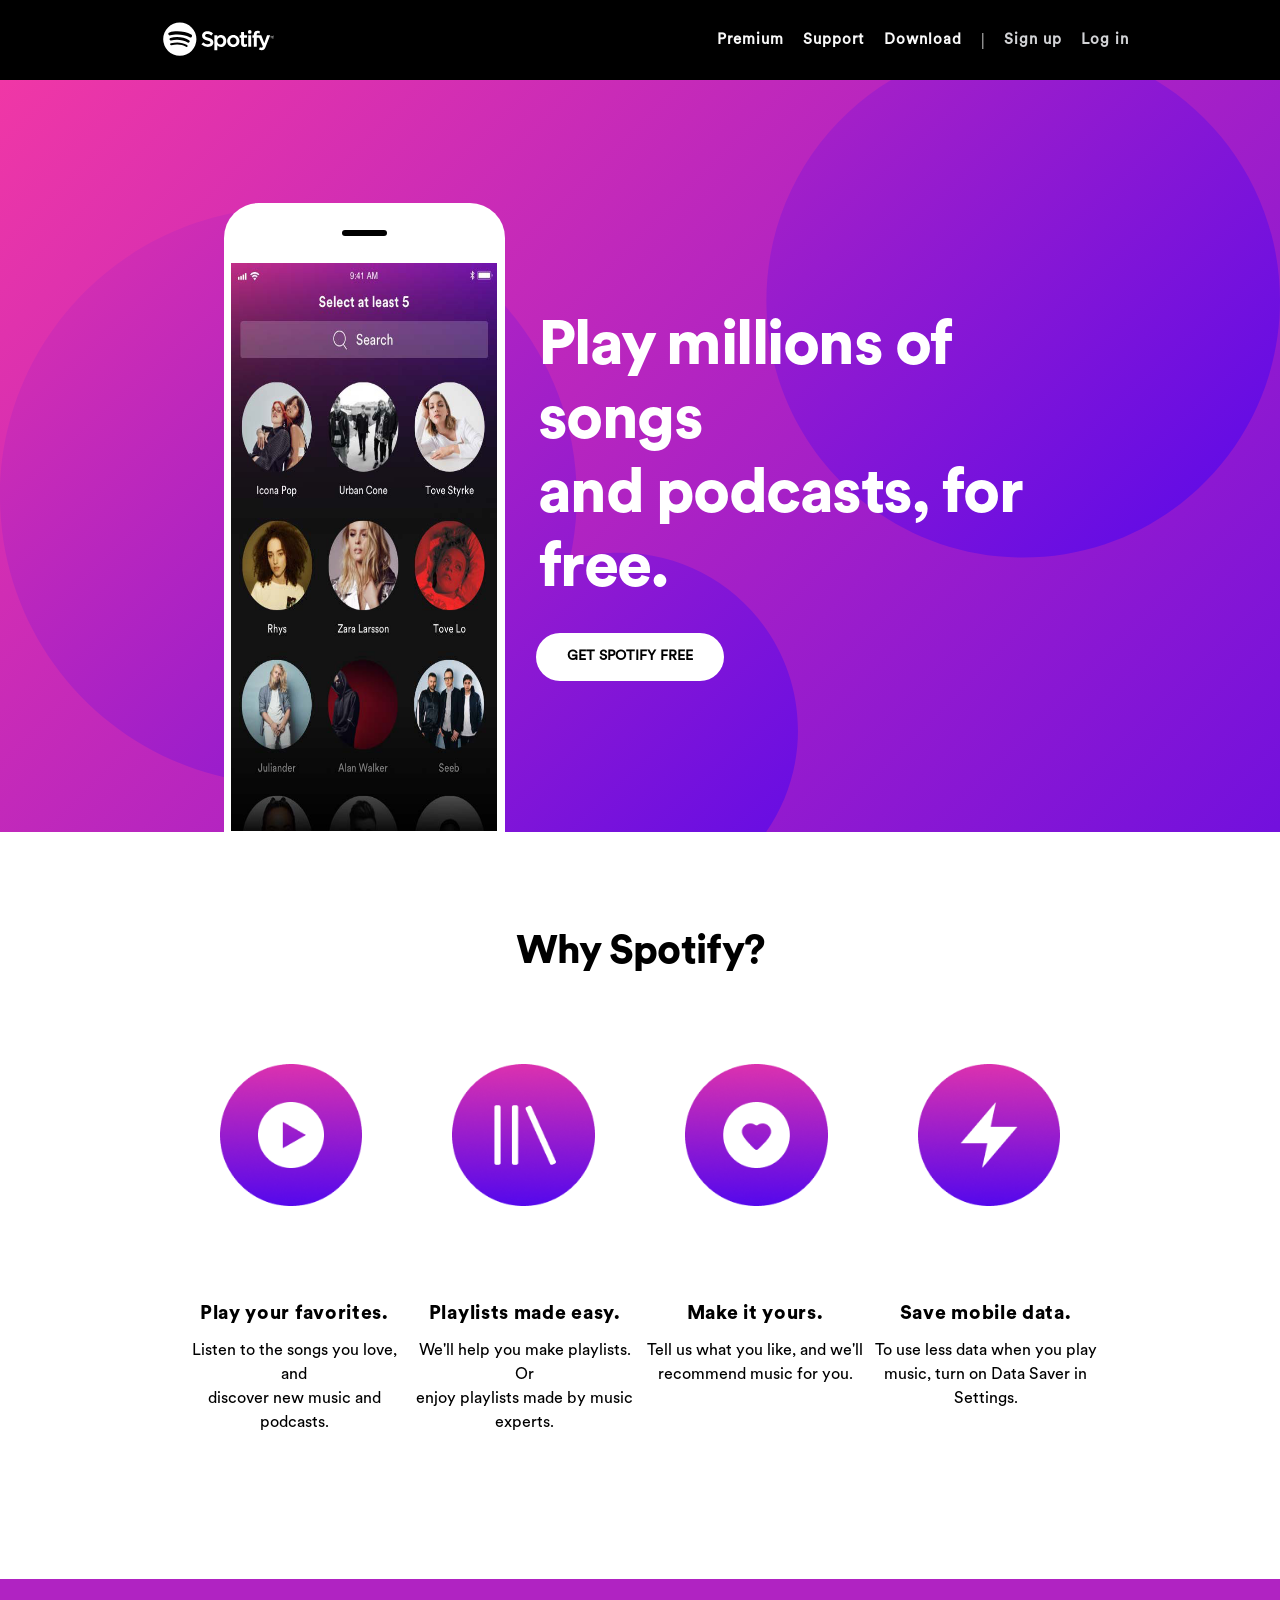
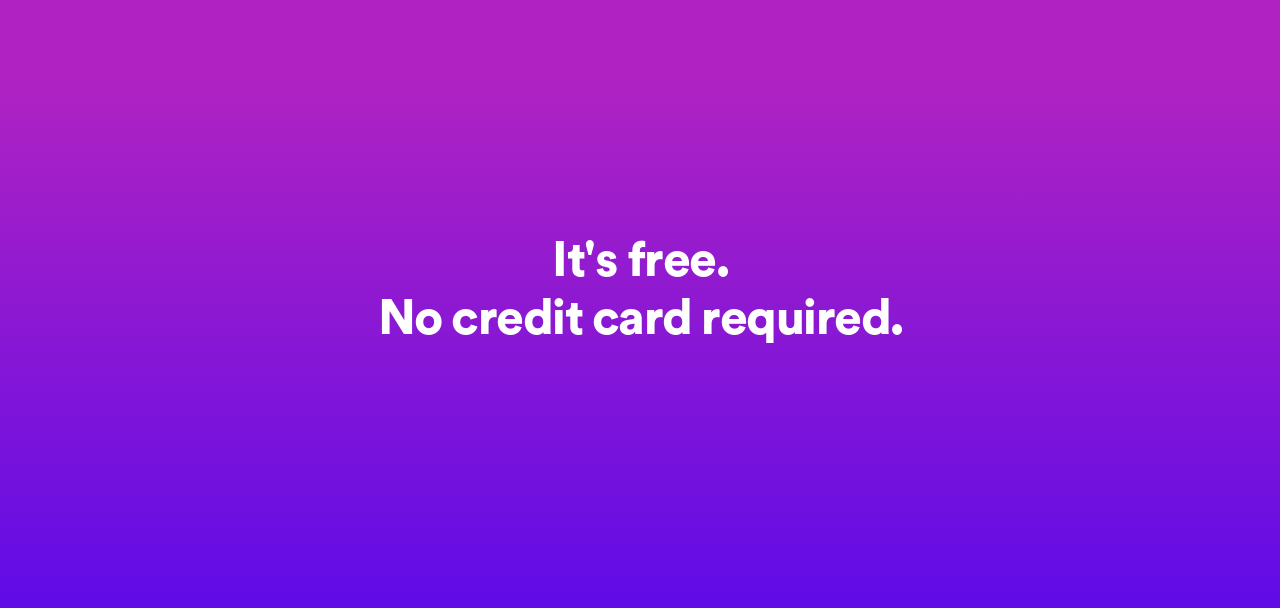
==== webprojects/index.html @ 717adcd2 "initial stage" ====
<!DOCTYPE html>
<html lang="en">
<head>
    <link href='https://fonts.googleapis.com/css?family=Poppins' rel='stylesheet'>
    <meta charset="UTF-8">
    <meta name="viewport" content="width=device-width, initial-scale=1.0">
    <title>Play free on Mobile - Spotify -Spotify(IN)</title>
    <link rel="stylesheet" href="style.css">
    <link rel="icon" href="./assets/logo.png">
</head>
<body>
    <section id="nav">
        <article>
            <div class="logo"><svg viewBox="0 0 63 20" xmlns="http://www.w3.org/2000/svg" preserveAspectRatio="xMidYMin meet"><g fill-rule="evenodd" class="svelte-1gcdbl9"><path d="M61.842 9.506a1.02 1.02 0 0 1-1.023-1.024c0-.562.453-1.03 1.029-1.03a1.02 1.02 0 0 1 1.023 1.024 1.03 1.03 0 0 1-1.029 1.03m.006-1.952a.915.915 0 0 0-.922.928c0 .51.394.921.916.921a.916.916 0 0 0 .922-.927.908.908 0 0 0-.916-.922m.226 1.027l.29.406h-.244l-.26-.372h-.225v.372h-.204V7.912h.48c.249 0 .413.128.413.343 0 .176-.102.284-.25.326m-.172-.485h-.267v.34h.267c.133 0 .212-.065.212-.17 0-.11-.08-.17-.212-.17m-12.804-3.52a1.043 1.043 0 1 0-.001 2.086 1.043 1.043 0 0 0 0-2.087m.72 2.89h-1.454a.107.107 0 0 0-.106.107v6.346c0 .06.047.107.106.107h1.455a.107.107 0 0 0 .107-.107V7.572a.107.107 0 0 0-.107-.107m3.233.006v-.2c0-.592.227-.856.736-.856.303 0 .546.06.82.152a.106.106 0 0 0 .14-.102V5.24a.107.107 0 0 0-.076-.102 3.993 3.993 0 0 0-1.21-.174c-1.343 0-2.053.757-2.053 2.188v.308h-.699a.107.107 0 0 0-.107.106v1.257c0 .059.048.107.107.107h.699v4.99c0 .058.047.106.106.106h1.455a.107.107 0 0 0 .106-.107v-4.99h1.358l2.081 4.99c-.236.523-.468.628-.785.628-.257 0-.527-.077-.803-.228a.109.109 0 0 0-.084-.008.106.106 0 0 0-.063.058l-.493 1.081a.106.106 0 0 0 .045.138c.515.279.98.398 1.554.398 1.074 0 1.668-.5 2.191-1.847L60.6 7.617a.106.106 0 0 0-.099-.146h-1.514a.107.107 0 0 0-.1.072l-1.552 4.431-1.7-4.434a.106.106 0 0 0-.099-.069h-2.485m-5.577-.006h-1.6V5.828a.106.106 0 0 0-.107-.106h-1.455a.107.107 0 0 0-.106.106v1.637h-.7a.106.106 0 0 0-.106.107v1.25c0 .059.048.107.106.107h.7v3.234c0 1.308.65 1.97 1.934 1.97.522 0 .954-.107 1.362-.338a.106.106 0 0 0 .054-.093v-1.19a.106.106 0 0 0-.154-.096c-.28.141-.551.206-.854.206-.467 0-.675-.211-.675-.686V8.929h1.6a.106.106 0 0 0 .107-.107v-1.25a.106.106 0 0 0-.106-.107m-7.671-.133c-1.96 0-3.497 1.51-3.497 3.437 0 1.907 1.526 3.4 3.473 3.4 1.967 0 3.508-1.504 3.508-3.424 0-1.914-1.53-3.413-3.484-3.413m0 5.362c-1.043 0-1.83-.838-1.83-1.95 0-1.115.76-1.924 1.806-1.924 1.05 0 1.84.838 1.84 1.95 0 1.115-.763 1.924-1.816 1.924m-7.014-5.362c-.82 0-1.492.323-2.046.984v-.744a.107.107 0 0 0-.106-.107h-1.455a.107.107 0 0 0-.106.107v8.27c0 .058.048.106.106.106h1.455a.107.107 0 0 0 .106-.106v-2.61c.555.621 1.227.925 2.046.925 1.522 0 3.063-1.172 3.063-3.412s-1.54-3.413-3.063-3.413m1.372 3.413c0 1.14-.703 1.937-1.709 1.937-.995 0-1.745-.833-1.745-1.937s.75-1.937 1.745-1.937c.99 0 1.71.814 1.71 1.937m-8.437-1.81c-1.624-.388-1.913-.66-1.913-1.231 0-.54.508-.903 1.264-.903.732 0 1.459.275 2.22.843a.107.107 0 0 0 .15-.023l.794-1.119a.107.107 0 0 0-.02-.144c-.906-.728-1.927-1.081-3.12-1.081-1.755 0-2.98 1.052-2.98 2.559 0 1.615 1.057 2.187 2.884 2.628 1.554.358 1.817.658 1.817 1.195 0 .594-.53.963-1.385.963-.948 0-1.721-.32-2.587-1.068a.11.11 0 0 0-.078-.026.105.105 0 0 0-.073.038l-.89 1.058a.105.105 0 0 0 .011.148 5.303 5.303 0 0 0 3.581 1.373c1.89 0 3.112-1.033 3.112-2.631 0-1.351-.807-2.098-2.787-2.58M9.507.305a9.41 9.41 0 1 0 0 18.82 9.41 9.41 0 0 0 0-18.82m4.316 13.572a.586.586 0 0 1-.807.195c-2.21-1.35-4.99-1.655-8.266-.907a.586.586 0 1 1-.261-1.143c3.584-.82 6.659-.467 9.139 1.049.276.169.363.53.195.806m1.15-2.562a.734.734 0 0 1-1.008.242c-2.529-1.555-6.385-2.005-9.377-1.097a.735.735 0 0 1-.426-1.404c3.418-1.037 7.666-.534 10.57 1.25a.734.734 0 0 1 .242 1.01m.1-2.669C12.04 6.846 7.036 6.68 4.141 7.56a.88.88 0 1 1-.511-1.684c3.323-1.01 8.849-.814 12.34 1.258a.88.88 0 0 1-.898 1.514"></path></g></svg></div>
            <div class="menu">
                <ol>
                    <li><a class="nor" href="">Premium</a></li>
                    <li><a class="nor" href="">Support</a></li>
                    <li><a class="nor" href="">Download</a></li>
                    <li><a href="" style="color: white;">|</a></li>
                    <li><a class="lig"href="">Sign up</a></li>
                    <li><a class="lig"href="">Log in</a></li>
                </ol>
            </div>
        </article>
    </section>

    <section id="home">
        <article>
            <div class="mobile">
                <div class="mobborder">
                    <div class="island">
                        <div class="dynamic"></div>
                    </div>
                    <div class="picimg">
                        <img src="./assets/mobimg.jfif" alt=""></div> 
                </div>
            </div>
            <div class="content">
                <div class="text1">Play millions of songs<br>and podcasts, for free.</div>
                <div class="btn1"><button href="">GET SPOTIFY FREE</button></div>
            </div>
        </article>

    </section>

    <section id="why">
        <article>
            <div class="whytext">
                <div class="text">Why Spotify?</div>

            </div>
            <div class="play">
                <div class="con">
                    <div class="imgcon">
                        <img src="./assets/play.png" alt="" class="img1">
                    </div>
                    <div class="imgcon">
                        <img src="./assets/easy.png" alt="" class="img1">
                    </div>
                    <div class="imgcon">
                        <img src="./assets/heart.png" alt="" class="img1">
                    </div>
                    <div class="imgcon">
                        <img src="./assets/energy.png" alt="" class="img1">
                    </div>
                </div>
                <div class="textcon">
                    <div class="text">
                        <div class="txt1">
                            Play your favorites.

                        </div>
                        
                    </div>
                    <div class="text">
                        <div class="txt1">
                            Playlists made easy.

                        </div>
                
                    </div>
                    <div class="text">
                        <div class="txt1">
                            Make it yours.

                        </div>
                        
                    </div>
                    <div class="text">
                        <div class="txt1">
                            Save mobile data.

                        </div>
                        
                    </div>
                </div>
                <div class="textcon">
                    <div class="text11">
                        <div class="txt2">
                            Listen to the songs you love, and<br>discover new music and<br>podcasts.

                        </div>
                        

                    </div>
                    <div class="text11">
                        <div class="txt2">
                            We'll help you make playlists. Or<br>enjoy playlists made by music<br>experts.
                        </div>
                        

                    </div>
                    <div class="text11">
                        <div class="txt2">
                            Tell us what you like, and we'll<br>recommend music for you.

                        </div>
                        

                    </div>
                    <div class="text11">
                        <div class="txt2">
                            To use less data when you play<br>music, turn on Data Saver in<br>Settings.<br>

                        </div>
                        

                    </div>
                </div>  
                
                </div>
            </div>
        </article>

    </section>
    <section id="free">
        <div class="font1">
            It's free.<br>
No credit card required.
        </div>

    </section>
    
</body>
</html>
---- webprojects/style.css ----
*
{
    padding: 0;
    margin: 0;
    box-sizing: border-box;
}


#nav{
    width: 100%;
    height: 80px;
    background-color: black;
    display: flex;
    justify-content: center;
}
#nav>article{
    height: 80px;
    width: 78%;
    display: flex;
    align-items: center;
    justify-content: space-between;
    /* background-color: aquamarine; */
}
#nav>article>.logo
{
    width: 50%;
    height: 80px;
    display: flex;
    align-items: center;
    cursor: pointer;
    margin-left: 22px;
}
#nav>article>.logo>svg
{
    width: 22.3%;
    fill:#FFFFFF;
    
}
#nav>article>.menu
{
    width: 43.3%;
    height: 80px;
}
#nav>article>.menu>ol
{   width: 100%;
    height: 80px;
    display: flex;
    justify-content: space-around;
    align-items: center;
    list-style-type: none;
   
}

#nav>article>.menu>ol>li>.nor{
    color:#f9f9f9;
    text-decoration: none;
     font-weight: bold; 
    font-family: myfont;
    font-size: 15px;
    letter-spacing: 1px;
    
}
#nav>article>.menu>ol>li>.nor:hover{
    color: rgb(30,215,96);
}
#nav>article>.menu>ol>li>.lig{
    color:rgb(210, 211, 214);
    text-decoration: none;
    font-weight: bold; 
    font-family:myfont;
    font-size: 15px;
    letter-spacing: 1px;
    
}
#nav>article>.menu>ol>li>.lig:hover{
    color: rgb(30,215,96);
}

@font-face {
    font-family: myfont;
    src: url(./assets/text/CircularSpotifyText-Book.otf);
}

#home{
    width: 100%;
    height: 83.6vh;
    background: url(./assets/bubbles-dktp.svg) center -138px / 100% 1068px no-repeat, linear-gradient(-45deg, rgb(108, 14, 224) -5%, rgb(240, 55, 166)) rgb(108, 14, 224);
    display: flex;
    justify-content: center;
    align-items: end;
}

#home>article
{
    width: 66.5%;
    height: 71vh;
    display: flex;
    /* background-color: tan;  */
}
#home>article>.mobile{
    height: 100%;
    width: 37.5%;
    /* background-color: aqua; */
    margin-left: .5%;
}
#home>article>.content{
    height: 100%;
    width: 64%;
    /* background-color: blue; */
}
#home>article>.content>.text1{
    color: white;
    font-family: myfont1;
    font-size: 62px;
    font-weight:900;
    padding-top: 13.2vh;
    letter-spacing: -1.5px;
    line-height: 74px;
    padding-left: 6px;
}
@font-face {
    font-family: myfont1;
    src: url(./assets/text/CircularSpotifyText-Black.otf);
}
#home>article>.content>.btn1{
    padding-top: 25px;
    padding-left: 4.7px;
}
#home>article>.content>.btn1>button{
    height: 48px;
    font-family: myfont;
    font-size:14px;
    background-color: white;
    font-weight: 600;
    width: 188px;
    border-radius: 30px;
    border: 0;
}

#home>article>.mobile>.mobborder{
    height: 100%;
    width:281px;
    background-color: white;
    border-radius: 35px 35px 0px 0px;
    margin-left: 5px;
    display: flex;
    flex-direction: column;
    margin-top: 10px;
}
#home>article>.mobile>.mobborder>.island{
    height:65.5px;
    width: 100%;
    display: flex;
    align-items: center;
    justify-content: center;
    
}
#home>article>.mobile>.mobborder>.island>.dynamic{
    background-color: black;
height:5.8px;
width: 44.9px;
border-radius: 30px;

}
#home>article>.mobile>.mobborder>.picimg{

    height: 100%;
    width :100%;
    display: flex;
    justify-content: center;
}
#home>article>.mobile>.mobborder>.picimg>img{
    height: 98%;
    width: 94.5%;
}
#why{
    height: 83vh;
    width: 100%;
    background-color: white;
    display: flex;
    justify-content: center;
    align-items: center;
}
#why>article{
    /* background-color: aqua;  */
    height:61.5vh ;
    width: 72%;
}
#why>article>.whytext
{
    height: 50px;
    width: 100%;
    display: flex;
    justify-content: center;
}
#why>article>.whytext>.text{
    font-family: myfont1;
    font-size: 40.05px;
    font-weight: 400;
    letter-spacing: -0.7px;
}
#why>article>.play
{
    height: 81%;
    width: 100%;
    /* background-color: brown; */
    display: flex;
    align-items: center;
    justify-content: flex-end;
    flex-direction: column;
}

#why>article>.play>.con{
    /* background-color: aquamarine; */
    width: 91.2%;
    height: 40%;
    display: flex;
    justify-content: space-between;
}

#why>article>.play>.con>.imgcon{
    /* background-color: yellowgreen; */
    height: 142px;
    width:142.5px;
    display: flex;
    flex-direction: column;

}
#why>article>.play>.con>.imgcon>.img1{
    height: 142px;
    width:142.5px;
}
#why>article>.play>.textcon{
    height: 20.57%;
    width: 100%;
    /* background-color: blue; */
    display: flex;
    justify-content: space-between;
    
}
#why>article>.play>.textcon>.text{
    height: 90%;
    width: 242px;
    /* background-color: red; */
    display: flex;
    justify-content: flex-end;
    flex-direction: column;
    align-items: center;

}
#why>article>.play>.textcon>.text>.txt1{
    font-family: myfont1;
    font-size: larger;
    letter-spacing: .7px;
    

}
#why>article>.play>.textcon>.text11{
    height: 90%;
    width: 242px;
    /* background-color: red; */
    display: flex;
    justify-content: center;
    align-items: flex-start;

}
#why>article>.play>.textcon>.text11>.txt2{
    padding-top: 4px;
    font-family: myfont;
    font-size: medium;
    text-align: center;
    line-height: 24px;
    
}
#free{
    width: 100%;
    height: 69.8vh;
    background: linear-gradient(rgb(176, 35, 194) 15%, rgb(96, 11, 231));
    display: flex;
    justify-content: center;
    align-items: center;
}
#free>.font1{
    font-family: myfont1;
    color: white;
    font-size: 49px;
    text-align: center;
    letter-spacing: -1.5px;
    line-height: 58.5px;

}
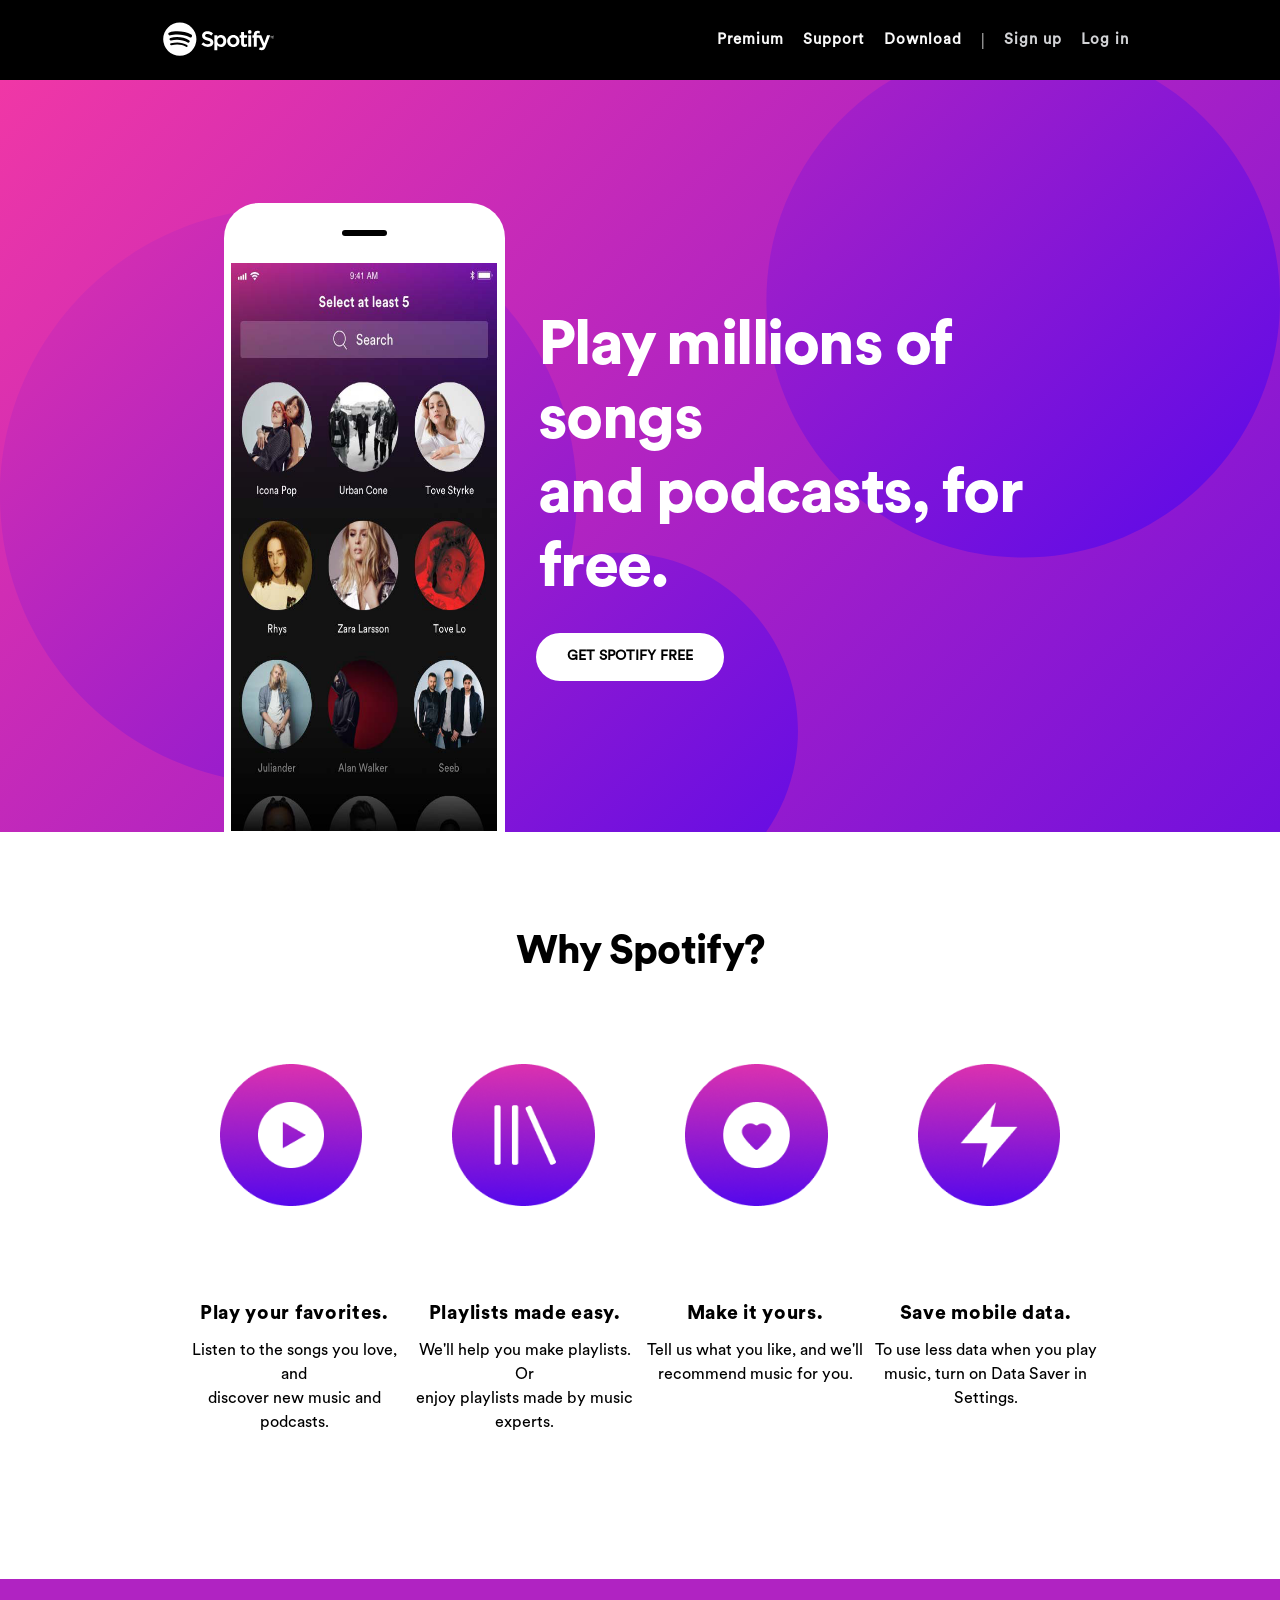
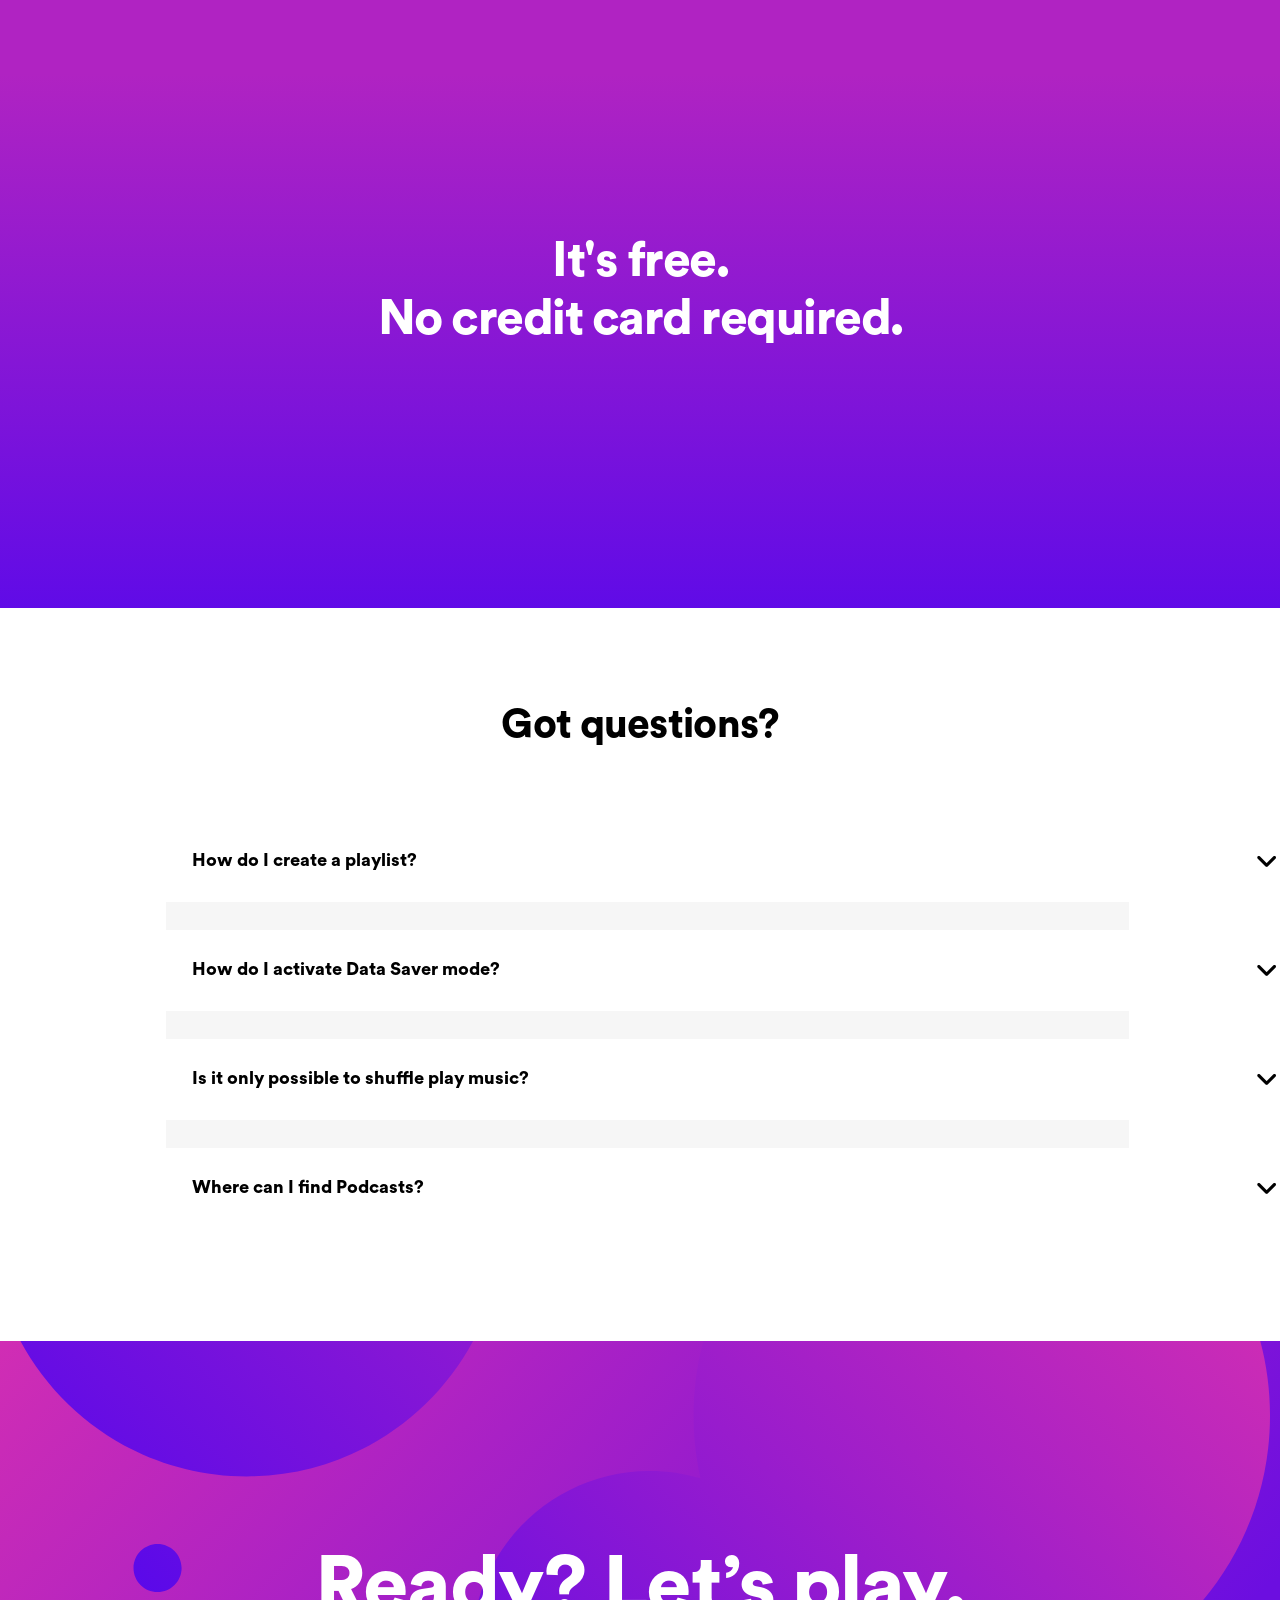
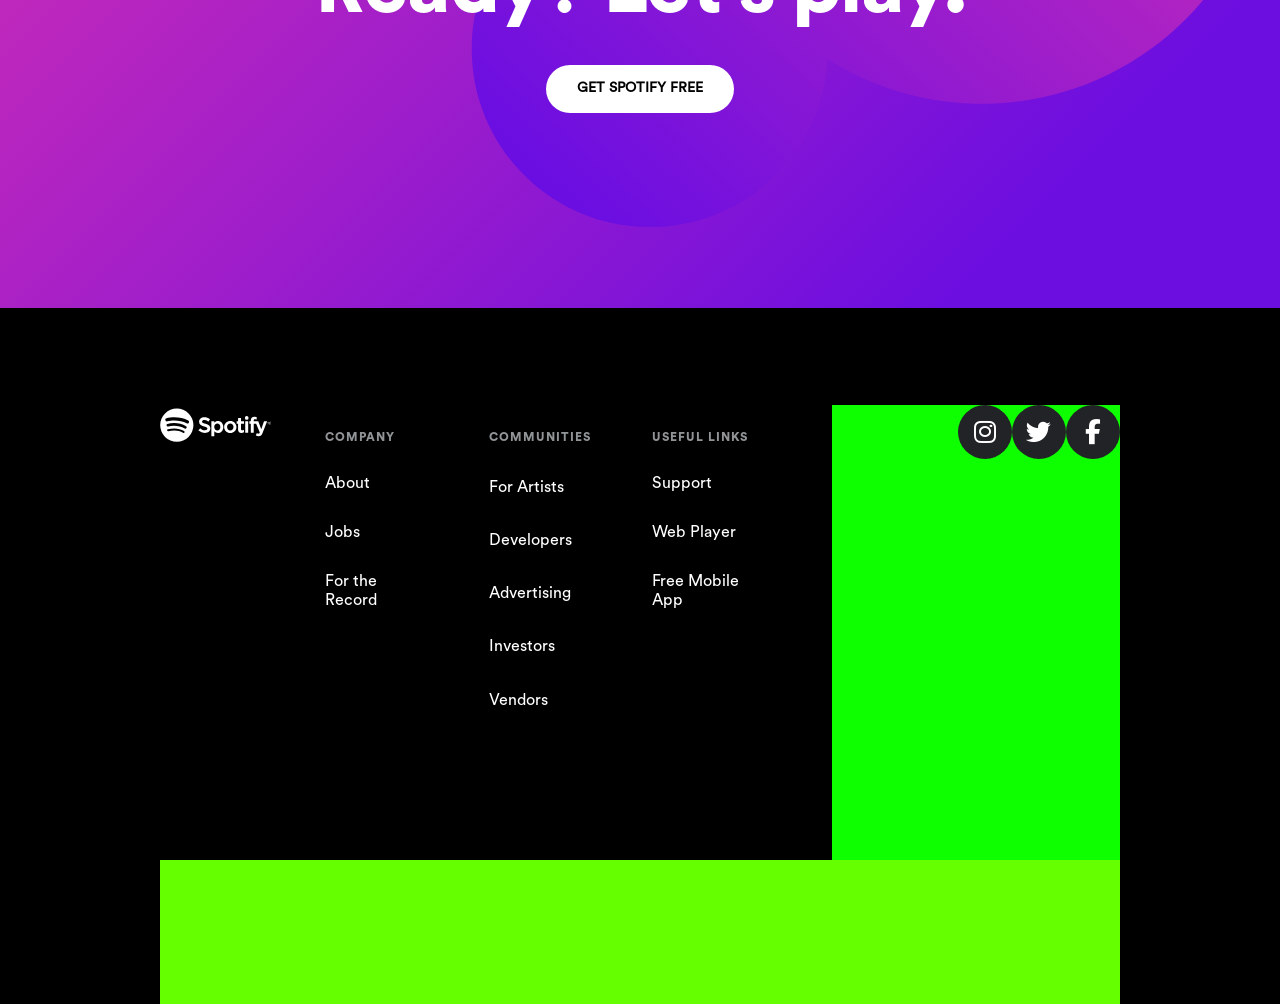
==== commit c0ae6cac: "two more sections added" ====
--- a/webprojects/index.html
+++ b/webprojects/index.html
@@ -1,6 +1,7 @@
 <!DOCTYPE html>
 <html lang="en">
 <head>
+    <link rel="stylesheet" href="https://cdnjs.cloudflare.com/ajax/libs/font-awesome/6.4.2/css/all.min.css" integrity="sha512-z3gLpd7yknf1YoNbCzqRKc4qyor8gaKU1qmn+CShxbuBusANI9QpRohGBreCFkKxLhei6S9CQXFEbbKuqLg0DA==" crossorigin="anonymous" referrerpolicy="no-referrer" />
     <link href='https://fonts.googleapis.com/css?family=Poppins' rel='stylesheet'>
     <meta charset="UTF-8">
     <meta name="viewport" content="width=device-width, initial-scale=1.0">
@@ -141,6 +142,67 @@
         </div>
 
     </section>
+    <section id="got">
+        <article>
+            <div class="ques">
+                <h1>Got questions?</h1>
+
+            </div>
+            <div class="gotcon">
+                <div class="texty"><h1>How do I create a playlist?</h1><i class="fa-solid fa-angle-down"></i></div>
+                <div class="texty"><h1>How do I activate Data Saver mode?</h1><i class="fa-solid fa-angle-down"></i></div>
+                <div class="texty"><h1>Is it only possible to shuffle play music?</h1><i class="fa-solid fa-angle-down"></i></div>
+                <div class="texty"><h1>Where can I find Podcasts?</h1><i class="fa-solid fa-angle-down"></i></div>
+
+            </div>
+        </article>
+
+    </section>
+    <section id="ready">
+        <article>
+            <div class="ready1"><h1>Ready? Let’s play.</h1></div><br>
+            <button class="btn2">GET SPOTIFY FREE</button>
+
+        </article>
+    </section>
+    <footer>
+        <article>
+            <div class="top">
+                <div class="aa">
+                    <svg viewBox="0 0 63 20" xmlns="http://www.w3.org/2000/svg" preserveAspectRatio="xMidYMin meet"><g fill-rule="evenodd" class="svelte-1gcdbl9"><path d="M61.842 9.506a1.02 1.02 0 0 1-1.023-1.024c0-.562.453-1.03 1.029-1.03a1.02 1.02 0 0 1 1.023 1.024 1.03 1.03 0 0 1-1.029 1.03m.006-1.952a.915.915 0 0 0-.922.928c0 .51.394.921.916.921a.916.916 0 0 0 .922-.927.908.908 0 0 0-.916-.922m.226 1.027l.29.406h-.244l-.26-.372h-.225v.372h-.204V7.912h.48c.249 0 .413.128.413.343 0 .176-.102.284-.25.326m-.172-.485h-.267v.34h.267c.133 0 .212-.065.212-.17 0-.11-.08-.17-.212-.17m-12.804-3.52a1.043 1.043 0 1 0-.001 2.086 1.043 1.043 0 0 0 0-2.087m.72 2.89h-1.454a.107.107 0 0 0-.106.107v6.346c0 .06.047.107.106.107h1.455a.107.107 0 0 0 .107-.107V7.572a.107.107 0 0 0-.107-.107m3.233.006v-.2c0-.592.227-.856.736-.856.303 0 .546.06.82.152a.106.106 0 0 0 .14-.102V5.24a.107.107 0 0 0-.076-.102 3.993 3.993 0 0 0-1.21-.174c-1.343 0-2.053.757-2.053 2.188v.308h-.699a.107.107 0 0 0-.107.106v1.257c0 .059.048.107.107.107h.699v4.99c0 .058.047.106.106.106h1.455a.107.107 0 0 0 .106-.107v-4.99h1.358l2.081 4.99c-.236.523-.468.628-.785.628-.257 0-.527-.077-.803-.228a.109.109 0 0 0-.084-.008.106.106 0 0 0-.063.058l-.493 1.081a.106.106 0 0 0 .045.138c.515.279.98.398 1.554.398 1.074 0 1.668-.5 2.191-1.847L60.6 7.617a.106.106 0 0 0-.099-.146h-1.514a.107.107 0 0 0-.1.072l-1.552 4.431-1.7-4.434a.106.106 0 0 0-.099-.069h-2.485m-5.577-.006h-1.6V5.828a.106.106 0 0 0-.107-.106h-1.455a.107.107 0 0 0-.106.106v1.637h-.7a.106.106 0 0 0-.106.107v1.25c0 .059.048.107.106.107h.7v3.234c0 1.308.65 1.97 1.934 1.97.522 0 .954-.107 1.362-.338a.106.106 0 0 0 .054-.093v-1.19a.106.106 0 0 0-.154-.096c-.28.141-.551.206-.854.206-.467 0-.675-.211-.675-.686V8.929h1.6a.106.106 0 0 0 .107-.107v-1.25a.106.106 0 0 0-.106-.107m-7.671-.133c-1.96 0-3.497 1.51-3.497 3.437 0 1.907 1.526 3.4 3.473 3.4 1.967 0 3.508-1.504 3.508-3.424 0-1.914-1.53-3.413-3.484-3.413m0 5.362c-1.043 0-1.83-.838-1.83-1.95 0-1.115.76-1.924 1.806-1.924 1.05 0 1.84.838 1.84 1.95 0 1.115-.763 1.924-1.816 1.924m-7.014-5.362c-.82 0-1.492.323-2.046.984v-.744a.107.107 0 0 0-.106-.107h-1.455a.107.107 0 0 0-.106.107v8.27c0 .058.048.106.106.106h1.455a.107.107 0 0 0 .106-.106v-2.61c.555.621 1.227.925 2.046.925 1.522 0 3.063-1.172 3.063-3.412s-1.54-3.413-3.063-3.413m1.372 3.413c0 1.14-.703 1.937-1.709 1.937-.995 0-1.745-.833-1.745-1.937s.75-1.937 1.745-1.937c.99 0 1.71.814 1.71 1.937m-8.437-1.81c-1.624-.388-1.913-.66-1.913-1.231 0-.54.508-.903 1.264-.903.732 0 1.459.275 2.22.843a.107.107 0 0 0 .15-.023l.794-1.119a.107.107 0 0 0-.02-.144c-.906-.728-1.927-1.081-3.12-1.081-1.755 0-2.98 1.052-2.98 2.559 0 1.615 1.057 2.187 2.884 2.628 1.554.358 1.817.658 1.817 1.195 0 .594-.53.963-1.385.963-.948 0-1.721-.32-2.587-1.068a.11.11 0 0 0-.078-.026.105.105 0 0 0-.073.038l-.89 1.058a.105.105 0 0 0 .011.148 5.303 5.303 0 0 0 3.581 1.373c1.89 0 3.112-1.033 3.112-2.631 0-1.351-.807-2.098-2.787-2.58M9.507.305a9.41 9.41 0 1 0 0 18.82 9.41 9.41 0 0 0 0-18.82m4.316 13.572a.586.586 0 0 1-.807.195c-2.21-1.35-4.99-1.655-8.266-.907a.586.586 0 1 1-.261-1.143c3.584-.82 6.659-.467 9.139 1.049.276.169.363.53.195.806m1.15-2.562a.734.734 0 0 1-1.008.242c-2.529-1.555-6.385-2.005-9.377-1.097a.735.735 0 0 1-.426-1.404c3.418-1.037 7.666-.534 10.57 1.25a.734.734 0 0 1 .242 1.01m.1-2.669C12.04 6.846 7.036 6.68 4.141 7.56a.88.88 0 1 1-.511-1.684c3.323-1.01 8.849-.814 12.34 1.258a.88.88 0 0 1-.898 1.514"></path></g></svg>
+                </div>
+                <div class="ab">
+                    <div class="head1">
+                        <div class="cont">COMPANY</div>
+                        <h1>About</h1>
+                        <h1>Jobs</h1>
+                        <h1>For the Record</h1>
+                    </div>
+                    <div class="head2">
+                        <div class="cont">COMMUNITIES</div>
+                        <h1>For Artists</h1>
+                        <h1>Developers</h1>
+                        <h1>Advertising</h1>
+                        <h1>Investors</h1>
+                        <h1>Vendors</h1>
+                    </div>
+                    <div class="head3">
+                        <div class="cont">USEFUL LINKS</div>
+                        <h1>Support</h1>
+                        <h1>Web Player</h1>
+                        <h1>Free Mobile App</h1>
+                    </div>
+                </div>
+                <div class="ac">
+                    <div class="cir"><i class="fa-brands fa-instagram"></i></div>
+                    <div class="cir"><i class="fa-brands fa-twitter"></i></div>
+                    <div class="cir"><i class="fa-brands fa-facebook-f"></i></div>
+                    
+                </div>
+            </div>
+            <div class="bottom"></div>
+        </article>
+    </footer>
     
 </body>
 </html>
--- a/webprojects/style.css
+++ b/webprojects/style.css
@@ -136,6 +136,9 @@
     border-radius: 30px;
     border: 0;
 }
+#home>article>.content>.btn1>button:hover{
+    scale:105%;
+}
 
 #home>article>.mobile>.mobborder{
     height: 100%;
@@ -289,3 +292,255 @@
     line-height: 58.5px;
 
 }
+
+#got{
+    height: 81.5vh;
+    width: 100%;
+    background-color: white;
+    display: flex;
+    justify-content: center;
+    align-items: flex-end;
+}
+#got>article{
+    height: 87%;
+    width: 80%;
+    /* background-color: aqua; */
+    display: flex;
+    flex-direction: column;
+
+}
+#got>article>.ques{
+    height: 50px;
+    width: 100%;
+    /* background-color: blue; */
+    display: flex;
+    justify-content: center;
+}
+#got>article>.ques>h1{
+    font-family: myfont1;
+    font-size: 40.09px;
+    font-weight: 400;
+    letter-spacing: -0.7px;
+}
+#got>article>.gotcon{
+    height: 63.9%;
+    width: 94%;
+    background-color:rgb(246,246,246);
+    position: relative;
+    top:68px;
+    left: 38px;
+    display: flex;
+    flex-direction: column;
+    justify-content: space-between;
+    align-items: center;
+}
+#got>article>.gotcon>.texty{
+    height: 80.7px;
+    width: 100%;
+    background-color: white;
+    display: flex;
+    align-items: center;
+    cursor: pointer;
+    
+}
+#got>article>.gotcon>.texty>h1{
+    font-family: myfont1;
+    position: relative;
+    left: 26px;
+    font-size: 18px;
+
+}
+#got>article>.gotcon>.texty>h1:hover{
+    text-decoration: underline;
+}
+#got>article>.gotcon>.texty>i{
+    position: absolute;
+    left: 1090px;
+    font-size: 25px;
+
+}
+#got>article>.gotcon>.texty:hover{
+    background-color:rgb(246,246,246);
+
+}
+#ready{
+    height: 63vh;
+    width: 100%;
+    background: url(./assets/text/lets-play.svg) -10px -480px / 100% 1068px no-repeat, linear-gradient(-45deg, rgb(108, 14, 224) 18%, rgba(240, 55, 166, 0.762)) rgb(108, 14, 224);
+}
+#ready>article{
+    width: 100%;
+    height: 100%;
+    display: flex;
+    flex-direction: column;
+    justify-content: center;
+    align-items: center;
+}
+#ready>article>.ready1>h1{
+    font-family: myfont1;
+    font-size: 80px;
+    color: white;
+    letter-spacing: -1.5px;
+}
+#ready>article>.btn2{
+    height: 48px;
+    font-family: myfont;
+    font-size:14px;
+    background-color: white;
+    font-weight: 600;
+    width: 188px;
+    border-radius: 30px;
+    border: 0;
+    position: relative;
+    top: 7.3px;
+
+}
+#ready>article>.btn2:hover{
+    scale:105%;
+}
+footer{
+    width: 100%;
+    height: 77.3vh;
+    background-color: black;
+    display: flex;
+    justify-content: center;
+    align-items:end ;
+}
+footer>article{
+    /* background-color: #FFFFFF; */
+    width: 75%;
+    height: 86%;
+    overflow: hidden;
+
+}
+footer>article>.top{
+    /* background-color: aqua; */
+    width: 100%;
+    height: 76%;
+    display: flex;
+}
+footer>article>.top>.aa{
+    /* background-color: rgb(255, 0, 0); */
+    width: 17%;
+    height: 100%;
+}
+footer>article>.top>.aa>svg{
+    fill: white;
+    width: 68.2%;
+    position: relative;
+    top: 3px;
+}
+footer>article>.top>.ab{
+    /* background-color: rgb(255, 230, 0); */
+    width: 53%;
+    height: 100%;
+    display: flex;
+}
+footer>article>.top>.ab>.head1{
+    /* background-color: rgb(0, 255, 162); */
+    width: 18.6%;
+    height: 39.5%;
+    position: relative;
+    left: 2.3px;
+    top:25.5px;
+    display: flex;
+    flex-direction: column;
+    justify-content: space-between;
+
+}
+footer>article>.top>.ab>.head1>.cont{
+    font-family: myfont1;
+    color: #919496;
+    font-size: 12px;
+    letter-spacing: .08em;
+    
+
+}
+footer>article>.top>.ab>.head1>h1
+{
+    color: white;
+    font-family: myfont;
+    font-size: 16px;
+    font-weight: 400;
+}
+footer>article>.top>.ab>.head2{
+    /* background-color: rgb(0, 255, 162); */
+    width: 18.6%;
+    height: 61.5%;
+    position: relative;
+    left: 14%;
+    top:25.5px;
+    display: flex;
+    flex-direction: column;
+    justify-content: space-between;
+
+}
+footer>article>.top>.ab>.head2>.cont{
+    font-family: myfont1;
+    color: #919496;
+    font-size: 12px;
+    letter-spacing: .08em;
+    
+
+}
+footer>article>.top>.ab>.head2>h1
+{
+    color: white;
+    font-family: myfont;
+    font-size: 16px;
+    font-weight: 400;
+}
+footer>article>.top>.ab>.head3{
+    /* background-color: rgb(0, 255, 162); */
+    width: 20%;
+    height: 39.5%;
+    position: relative;
+    left: 27.5%;
+    top:25.5px;
+    display: flex;
+    flex-direction: column;
+    justify-content: space-between;
+
+}
+footer>article>.top>.ab>.head3>.cont{
+    font-family: myfont1;
+    color: #919496;
+    font-size: 12px;
+    letter-spacing: .08em;
+    
+
+}
+footer>article>.top>.ab>.head3>h1
+{
+    color: white;
+    font-family: myfont;
+    font-size: 16px;
+    font-weight: 400;
+}
+footer>article>.top>.ac{
+    background-color: rgb(13, 255, 0);
+    width: 30%;
+    height: 100%;
+    display: flex;
+    justify-content: flex-end;
+}
+footer>article>.top>.ac>.cir{
+    width: 54px;
+    height: 54px;
+    border-radius: 50%;
+    background-color: #222326;
+    display: flex;
+    justify-content: center;
+    align-items: center;
+}
+footer>article>.top>.ac>.cir>i{
+    font-size: 25px;
+    font-weight: 400;
+    color: #FFFFFF;
+}
+footer>article>.bottom{
+    background-color: rgb(102, 255, 0);
+    width: 100%;
+    height: 24%;
+}
+
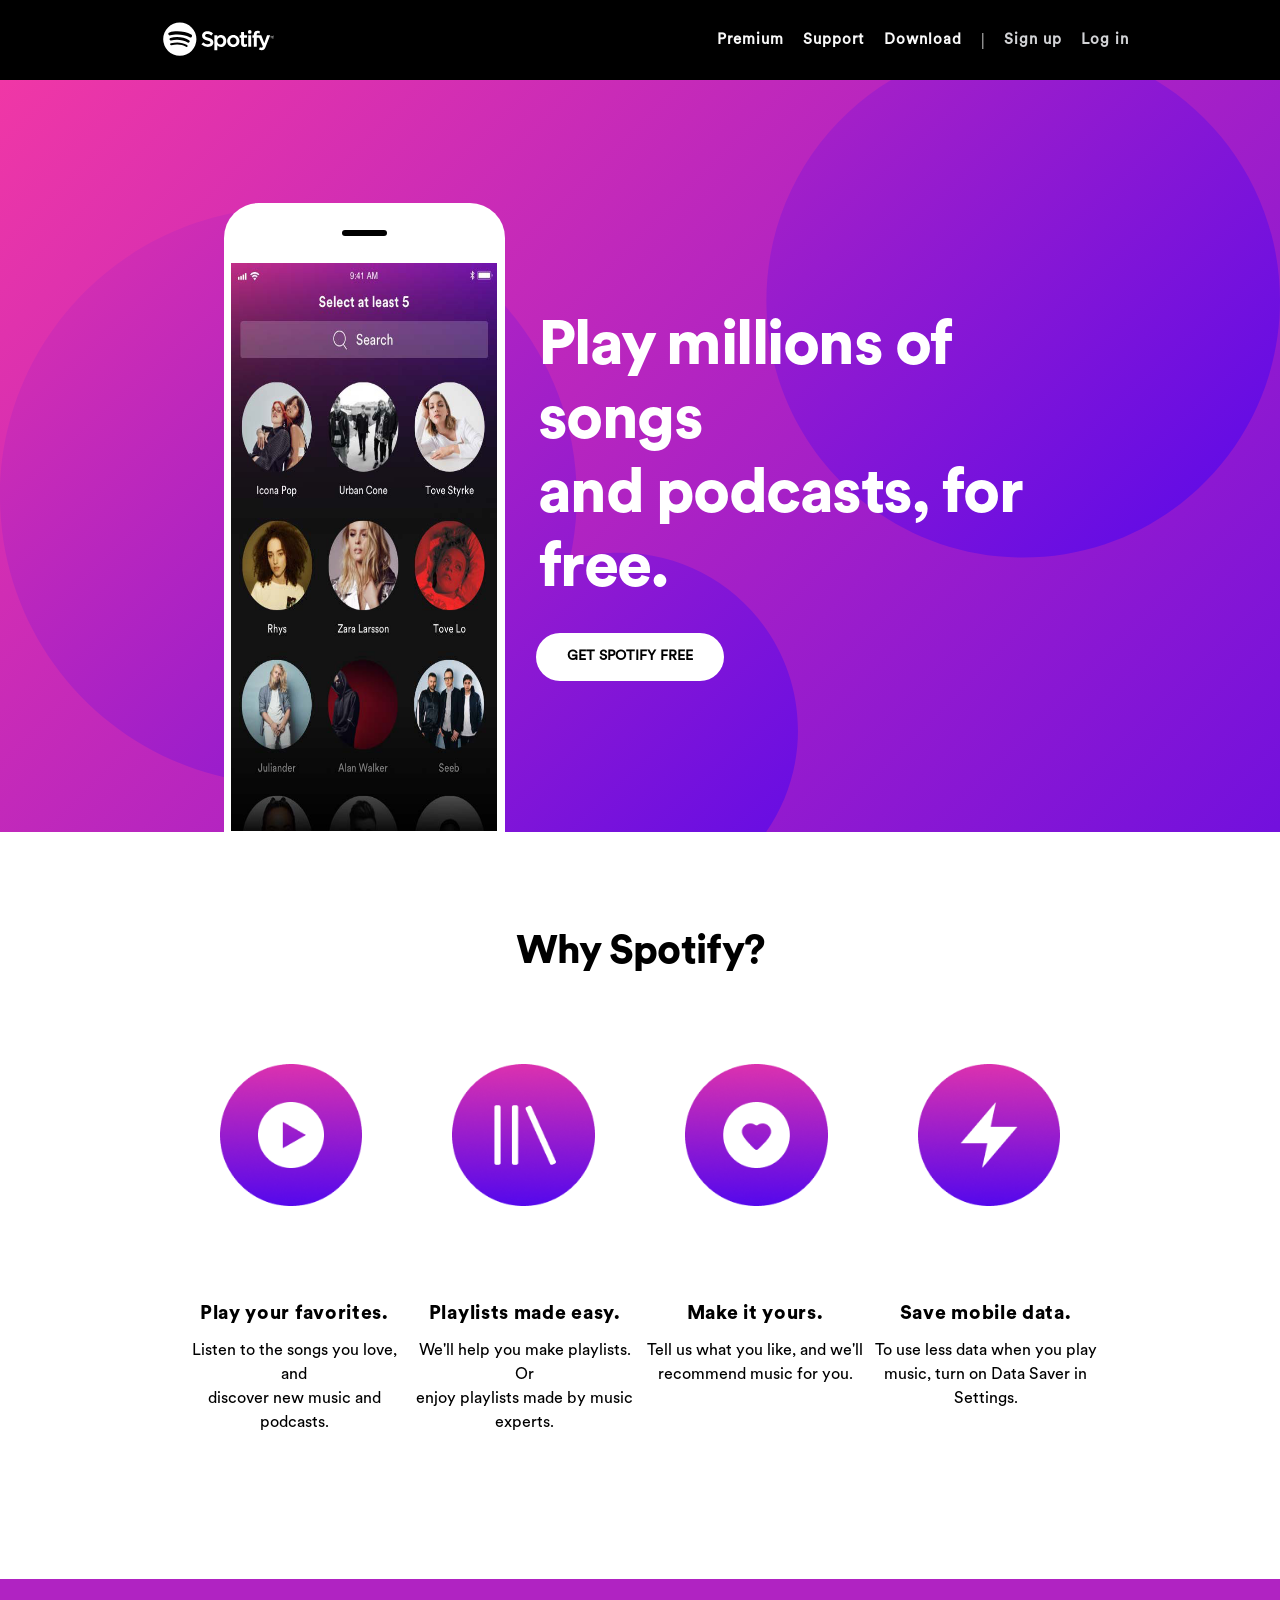
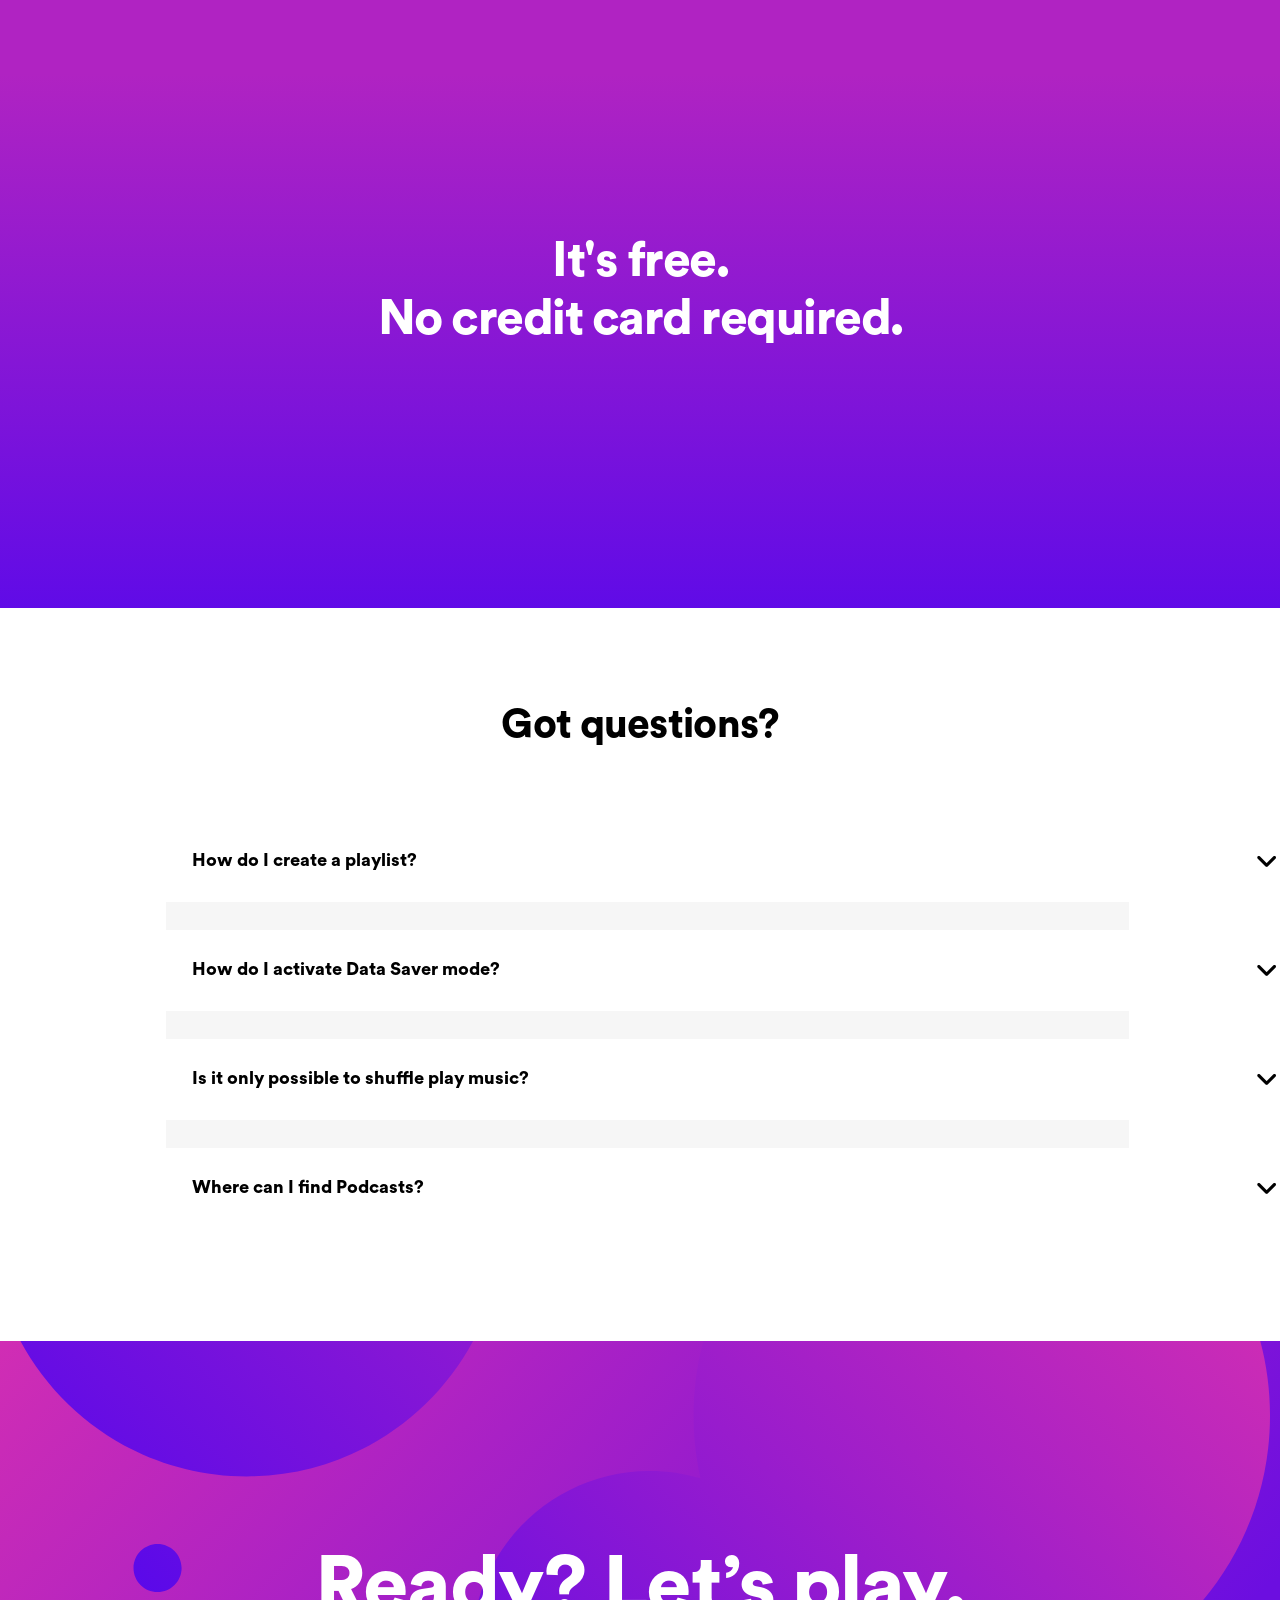
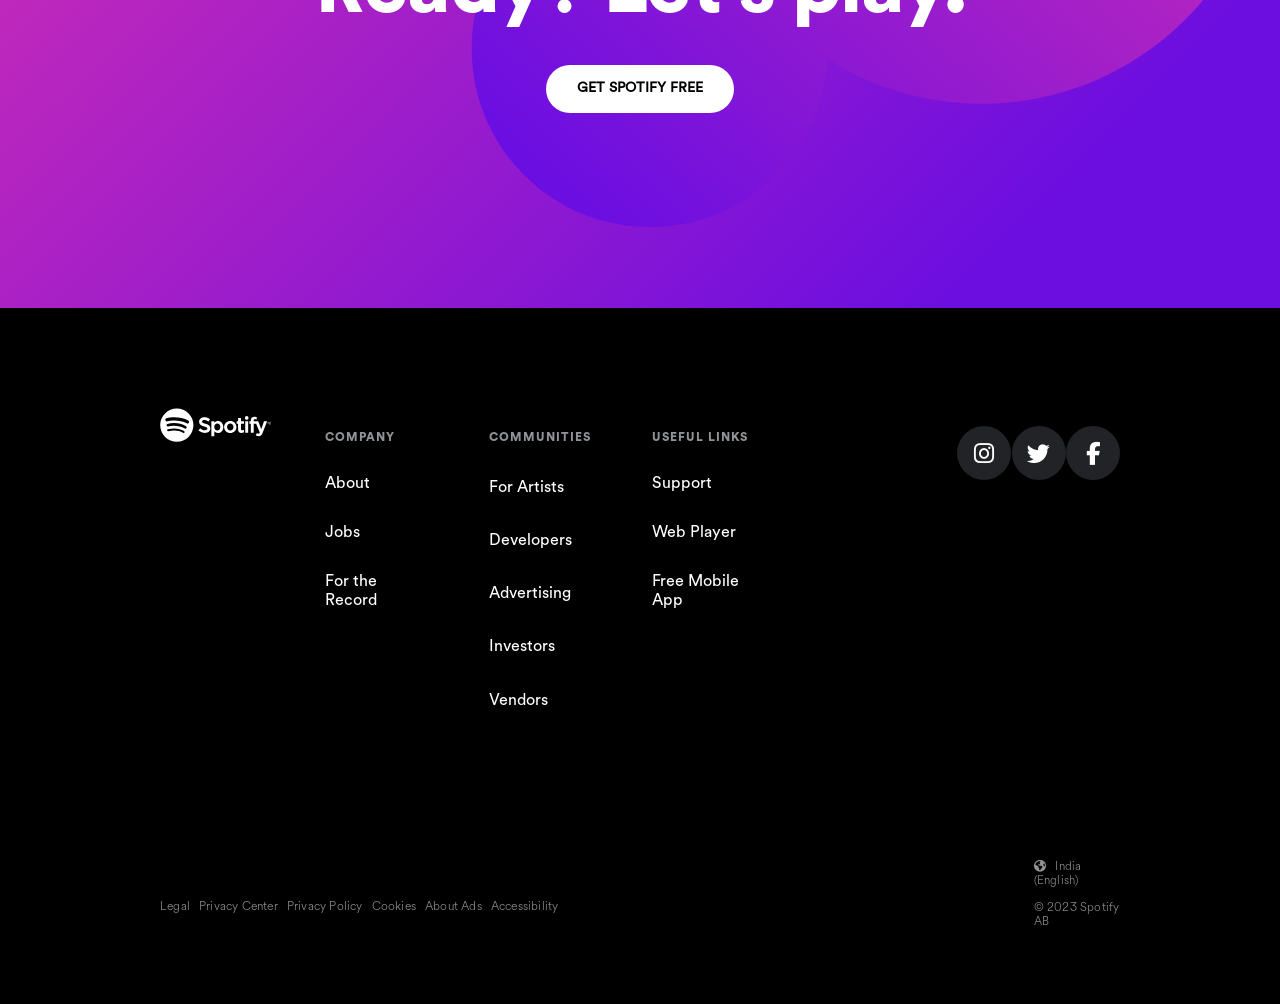
==== commit c9825d01: "index page completed" ====
--- a/webprojects/index.html
+++ b/webprojects/index.html
@@ -194,13 +194,27 @@
                     </div>
                 </div>
                 <div class="ac">
+                    <div class="social">
                     <div class="cir"><i class="fa-brands fa-instagram"></i></div>
                     <div class="cir"><i class="fa-brands fa-twitter"></i></div>
                     <div class="cir"><i class="fa-brands fa-facebook-f"></i></div>
-                    
-                </div>
-            </div>
-            <div class="bottom"></div>
+                </div>
+                </div>
+            </div>
+            <div class="bottom">
+                <div class="privacy">
+                    <p>Legal</p>
+                    <p>Privacy Center</p>
+                    <p>Privacy Policy</p>
+                    <p>Cookies</p>
+                    <p>About Ads</p>
+                    <p>Accessibility</p>
+                </div>
+                <div class="copy">
+                    <p><i class="fa-solid fa-earth-americas"></i>&nbsp;&nbsp;&nbsp;India (English)</p>
+                    <p>&copy; 2023 Spotify AB</p>
+                </div>
+            </div>
         </article>
     </footer>
     
--- a/webprojects/style.css
+++ b/webprojects/style.css
@@ -518,13 +518,23 @@
     font-weight: 400;
 }
 footer>article>.top>.ac{
-    background-color: rgb(13, 255, 0);
+    /* background-color: rgb(13, 255, 0); */
     width: 30%;
     height: 100%;
     display: flex;
     justify-content: flex-end;
 }
-footer>article>.top>.ac>.cir{
+footer>article>.top>.ac>.social{
+    width:56.5%;
+    height:60px ;
+    /* background-color: aqua; */
+    display: flex;
+    justify-content: space-between;
+    position: relative;
+    top:21px;
+
+}
+footer>article>.top>.ac>.social>.cir{
     width: 54px;
     height: 54px;
     border-radius: 50%;
@@ -533,14 +543,53 @@
     justify-content: center;
     align-items: center;
 }
-footer>article>.top>.ac>.cir>i{
-    font-size: 25px;
+footer>article>.top>.ac>.social>.cir>i{
+    font-size: 23px;
     font-weight: 400;
     color: #FFFFFF;
 }
 footer>article>.bottom{
-    background-color: rgb(102, 255, 0);
+    /* background-color: rgb(102, 255, 0); */
     width: 100%;
     height: 24%;
-}
-
+    display: flex;
+    justify-content: space-between;
+}
+footer>article>.bottom>.privacy
+{
+    /* background-color: rgb(0, 255, 217); */
+    width: 41.5%;
+    height: 20%;
+    position: relative;
+    top: 40px;
+    display: flex;
+    justify-content: space-between;
+}
+footer>article>.bottom>.privacy>p{
+    font-family: myfont2;
+    color: #919496!important;
+    font-size: 12px;
+    letter-spacing: .2px;
+
+}
+footer>article>.bottom>.copy
+{
+    /* background-color: rgb(255, 187, 0); */
+    width: 9%;
+    height: 48%;
+    display: flex;
+    flex-direction: column;
+    justify-content: space-between;
+    align-items: end;
+}
+footer>article>.bottom>.copy>p{
+    font-family: myfont2;
+    color: #919496!important;
+    font-size: 11.8px;
+    letter-spacing: .2px;
+
+}
+@font-face {
+    font-family: myfont2;
+    src: url(./assets/text/CircularSpotifyText-Light.otf);
+}
